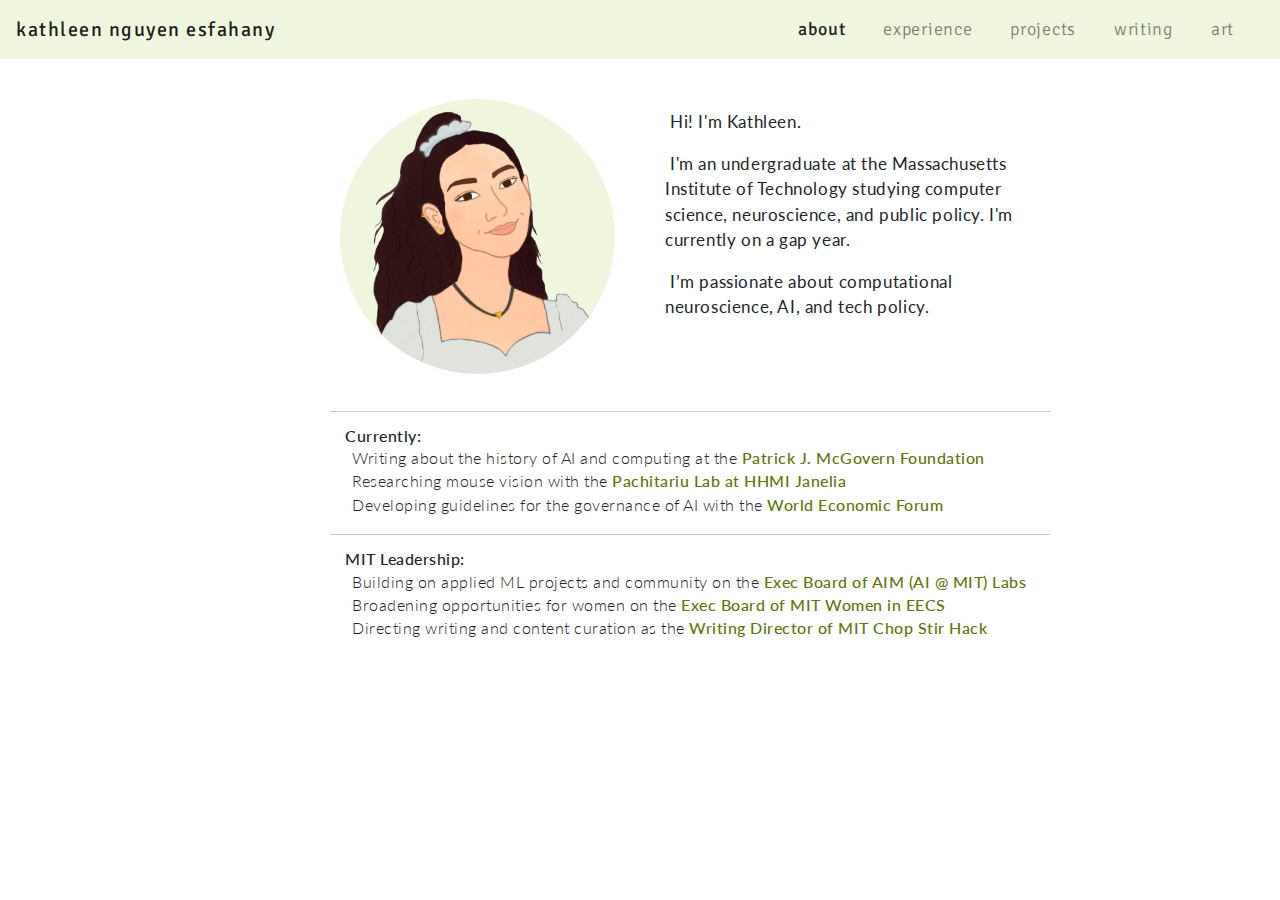
==== index.html @ c86ae9fc "meta tag with description" ====
<!doctype html>
<html lang="en">

<head>
  <!-- Required meta tags -->
  <meta charset="utf-8">
  <meta name="viewport" content="width=device-width, initial-scale=1, shrink-to-fit=no">
  <meta name="description" content="Kathleen N. Esfahany's Personal Website">

  <!-- Favicon -->
  <link rel="shortcut icon" href="assets/favicon.png" type="image/x-icon" />

  <!-- FontAwesome -->
  <link rel="stylesheet" href="https://cdnjs.cloudflare.com/ajax/libs/font-awesome/5.14.0/css/all.min.css"
    integrity="sha512-1PKOgIY59xJ8Co8+NE6FZ+LOAZKjy+KY8iq0G4B3CyeY6wYHN3yt9PW0XpSriVlkMXe40PTKnXrLnZ9+fkDaog=="
    crossorigin="anonymous" />

  <!-- Signika font import -->
  <link href="https://fonts.googleapis.com/css2?family=Signika:wght@300;400;500;600;700&display=swap" rel="stylesheet">

  <!-- Lato font import -->
  <link
    href="https://fonts.googleapis.com/css2?family=Lato:ital,wght@0,100;0,300;0,400;0,700;0,900;1,100;1,300;1,400;1,700;1,900&display=swap"
    rel="stylesheet">

  <!-- Bootstrap CSS -->
  <link rel="stylesheet" href="https://maxcdn.bootstrapcdn.com/bootstrap/4.0.0/css/bootstrap.min.css"
    integrity="sha384-Gn5384xqQ1aoWXA+058RXPxPg6fy4IWvTNh0E263XmFcJlSAwiGgFAW/dAiS6JXm" crossorigin="anonymous">

  <!-- Custom CSS -->
  <link rel="stylesheet" type="text/css" href="css/style.css" />

  <title>Kathleen N. Esfahany</title> <!-- change -->
  

</head>

<body>

  <!-- Bootstrap Nav Bar -->
  <nav class="navbar navbar-expand-md navbar-light bg-light">
    <a class="navbar-brand" href="index.html">kathleen nguyen esfahany</a>
    <button class="navbar-toggler" type="button" data-toggle="collapse" data-target="#navbarNavAltMarkup"
      aria-controls="navbarNavAltMarkup" aria-expanded="false" aria-label="Toggle navigation">
      <span class="navbar-toggler-icon"></span>
    </button>
    <div class="collapse navbar-collapse" id="navbarNavAltMarkup">
      <div class="navbar-nav ml-auto">
        <!-- ml-auto puts items to the right -->
        <a class="nav-item nav-link active" href=""> about <span class="sr-only">(current)</span></a>
        <a class="nav-item nav-link" href="experience.html"> experience </a>
        <a class="nav-item nav-link" href="projects.html"> projects </a>
        <a class="nav-item nav-link" href="writing.html"> writing </a>
        <a class="nav-item nav-link" href="art.html"> art </a>
      </div>
    </div>
  </nav>

  <!-- end of Bootstrap Nav Bar -->


  <div class="row">

    <div class="column image-align">
      <img class="image-circle-crop" src="assets/kne.png">
    </div>

    <div class="column about-text-position">

      <p class="about-text-style">
        <i class="fas fa-seedling about-text-icons"></i> Hi! I'm Kathleen.
      </p>

      <p class="about-text-style">
        <i class="fas fa-graduation-cap about-text-icons"></i> I'm an undergraduate at the Massachusetts Institute of
        Technology studying computer science, neuroscience, and public policy. I'm currently on a gap year.
      </p>

      <p class="about-text-style">
        <i class="fas fa-heart about-text-icons"></i> I’m passionate about computational neuroscience, AI, and tech
        policy.
      </p>

      <a href="mailto:kaes@mit.edu"> <i class="far fa-envelope social-icons"></i> </a>
      <a href="https://linkedin.com/in/knesfahany" target="_blank"> <i class="fab fa-linkedin social-icons"></i> </a>
      <a href="https://github.com/esfahany" target="_blank"> <i class="fab fa-github social-icons"></i> </a>

    </div>
  </div>

  <div style="padding-top: 30px"></div>

  <div class="row">
    <div class="currently-section">
      <p class="currently-style">
        <b style="font-weight: 500;"> <i class="fas fa-wrench currently-text-icons-big"></i> Currently:</b>
      </p>
      <p class="currently-style">
        <i class="fas fa-long-arrow-alt-right currently-text-icons"></i>
        Writing about the history of AI and computing at the <b class="currently-link"> Patrick J. McGovern Foundation
        </b>
      </p>
      <p class="currently-style">
        <i class="fas fa-long-arrow-alt-right currently-text-icons"></i>
        Researching mouse vision with the <b class="currently-link"> Pachitariu Lab at HHMI Janelia </b>
      </p>
      <p class="currently-style">
        <i class="fas fa-long-arrow-alt-right currently-text-icons"></i>
        Developing guidelines for the governance of AI with the <b class="currently-link"> World Economic Forum </b>
      </p>
    </div>
    <div class="currently-section">
      <p class="currently-style">
        <b style="font-weight: 500;"> <i class="fas fa-university currently-text-icons-big"></i> MIT Leadership:</b>
      </p>
      <p class="currently-style">
        <i class="fas fa-long-arrow-alt-right currently-text-icons"></i>
        Building on applied ML projects and community on the <b class="currently-link"> Exec Board of AIM (AI @ MIT)
          Labs </b>
      </p>
      <p class="currently-style">
        <i class="fas fa-long-arrow-alt-right currently-text-icons"></i>
        Broadening opportunities for women on the <b class="currently-link"> Exec Board of MIT Women in EECS </b>
      </p>
      <p class="currently-style">
        <i class="fas fa-long-arrow-alt-right currently-text-icons"></i>
        Directing writing and content curation as the <b class="currently-link"> Writing Director of MIT Chop Stir Hack </b>
      </p>
    </div>
  </div>

  <div style="padding-top: 50px"></div>

  <!-- Optional JavaScript from Bootstrap Template -->
  <!-- jQuery first, then Popper.js, then Bootstrap JS -->
  <script src="https://code.jquery.com/jquery-3.2.1.slim.min.js"
    integrity="sha384-KJ3o2DKtIkvYIK3UENzmM7KCkRr/rE9/Qpg6aAZGJwFDMVNA/GpGFF93hXpG5KkN"
    crossorigin="anonymous"></script>
  <script src="https://cdnjs.cloudflare.com/ajax/libs/popper.js/1.12.9/umd/popper.min.js"
    integrity="sha384-ApNbgh9B+Y1QKtv3Rn7W3mgPxhU9K/ScQsAP7hUibX39j7fakFPskvXusvfa0b4Q"
    crossorigin="anonymous"></script>
  <script src="https://maxcdn.bootstrapcdn.com/bootstrap/4.0.0/js/bootstrap.min.js"
    integrity="sha384-JZR6Spejh4U02d8jOt6vLEHfe/JQGiRRSQQxSfFWpi1MquVdAyjUar5+76PVCmYl"
    crossorigin="anonymous"></script>
</body>

</html>
---- css/style.css ----
* {
    margin: 0px;
    padding: 0px;
    box-sizing: border-box;
    list-style: none;
}

body {
    font-family: Signika, sans-serif;
}

/***** NAVBAR STYLING *****/

.navbar {
    background-color: #f0f6de !important; /* background color requires !imp tag */
}

/* "kathleen nguyen esfahany" on left corner of nav" */
.navbar-brand {
    letter-spacing: 1.5px;
    font-weight: 400;
    font-size: 20px;
}

.nav-item {
    letter-spacing: 0.7px;
    font-weight: 300 !important;
    font-size: 18px;
    padding-right: 30px !important;
}

.active {
    font-weight: 400 !important;
}

/***** ABOUT PAGE *****/

/* make profile image a circle */
.image-circle-crop {
    width: 275px;
    height: 275px;
    position: relative;
    overflow: hidden;
    border-radius: 50%;    
}

/* make it right-aligned on large screens */
.image-align {
    text-align: right; /* change when page shrinks */
}

.column {
    width: 50%; /* number of columns */ /* change when page shrinks */

    padding-left: 25px; /* space between cards */
    padding-right: 25px;

    padding-top: 40px; /* change when page shrinks */
}
  
.row {
    max-width: 820px; /* change on smaller screen */
    position: relative;
    margin: auto; /* centers the content and automatically reduces the margin as the page changes */
}

.about-text-position {
    padding-top: 50px; /* extra padding for text */
}

.about-text-style {
    font-family: 'Lato', sans-serif;
    font-weight: 400;
    letter-spacing: 0.6px;
    font-size: 17px;
    line-height: 1.5em;
}

.about-text-icons {
    color: #C7CBB8;
    padding-right: 5px;
}

.currently-text-icons-big {
    color: #ABAE9F;
    font-size: 18px;
    padding-left: 0px;
    padding-right: 3px;
}

.currently-text-icons {
    color: #C7CBB8;
    font-size: 14px;
    padding-left: 2px;
    padding-right: 8px;
}

.social-icons {
    color: #ABAE9F;
    font-size: 30px;
    padding-right: 10px;
}

.currently-section {
    padding: 12px;
    padding-right: 5px;
    width: 800px;
    margin-left: 100px; /* makes it look more centered relative to top stuff */
    margin-right: auto;
    margin-bottom: 5px;
    text-align: left;
    border-top: solid 1px #C7CBB8; /*divider line */
}

.currently-section::after {
    content: "";
    border: solid 1px 3px 6px 10px red;
}

.currently-style {
    font-family: 'Lato', sans-serif;
    margin: 0;
    font-weight: 300;
    letter-spacing: 0.5px;
    font-size: 16px;
    line-height: 1.4em;
}

.currently-link {
    color: #5F740D;
    font-weight: 500;
}

@media screen and (max-width: 800px) {
    /* center profile image on small screens */
    .image-align {
        text-align: center;
    }

    .row {
        max-width: 400px; /* make smaller on smaller screens to keep text tight */
        margin: auto;
    }
    .column {
      width: 100%; /* make the photo and the text have their own row */
      padding-top: 40px; /* reduce padding on smaller screens */

      /* display: block; */
      /* margin-bottom: 20px; */
    }

    .currently-section {
        /* padding-top: 40px; */
        max-width: 400px;
        padding-left: 25px;
        padding-right: 25px;
        margin: auto;
    }

    .about-text-icons-tight{
        padding-left: 0px;
    }

}
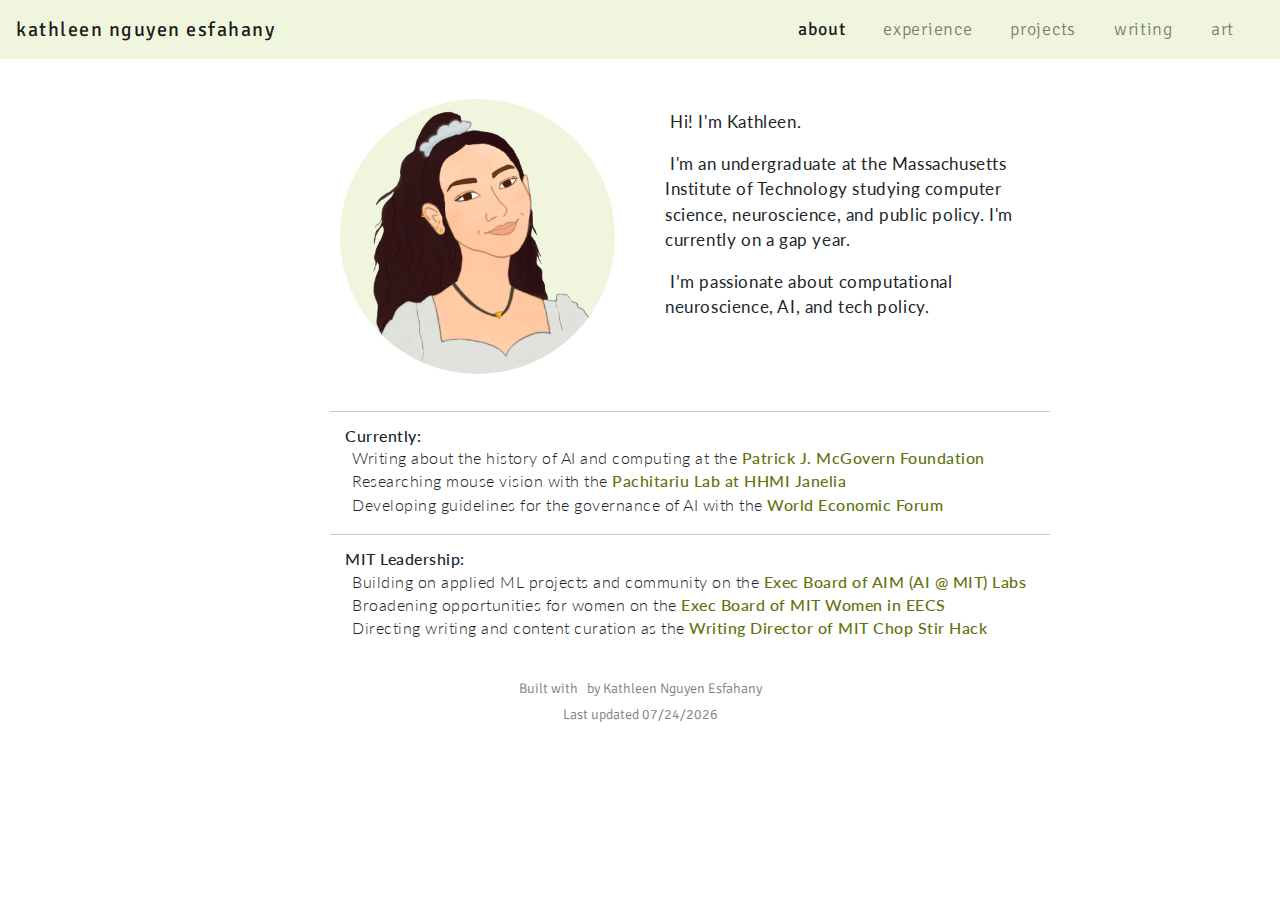
==== commit fb793ef3: "cleaning up the navbar css and adding footers to all pages" ====
--- a/index.html
+++ b/index.html
@@ -29,9 +29,19 @@
 
   <!-- Custom CSS -->
   <link rel="stylesheet" type="text/css" href="css/style.css" />
+  <link rel="stylesheet" type="text/css" href="css/navbar-and-footer.css"/>
 
   <title>Kathleen N. Esfahany</title> <!-- change -->
-  
+
+  <!-- Global site tag (gtag.js) - Google Analytics -->
+  <script async src="https://www.googletagmanager.com/gtag/js?id=G-CC9J9G1W3X"></script>
+  <script>
+    window.dataLayer = window.dataLayer || [];
+    function gtag(){dataLayer.push(arguments);}
+    gtag('js', new Date());
+
+    gtag('config', 'G-CC9J9G1W3X');
+  </script>
 
 </head>
 
@@ -129,7 +139,18 @@
     </div>
   </div>
 
-  <div style="padding-top: 50px"></div>
+  <div style="padding-top: 20px"></div>
+
+  <!-- FOOTER SECTION -->
+  <div class="footer">
+    <p> Built with <i class="fas fa-heart footer-heart"></i> by Kathleen Nguyen Esfahany </p>
+    <p id="last_mod"> Last updated </p>
+  </div>
+
+  <!-- Script for last modified -->
+  <script src="/js/mod-script.js"></script> 
+
+  <!-- FOOTER ENDS -->
 
   <!-- Optional JavaScript from Bootstrap Template -->
   <!-- jQuery first, then Popper.js, then Bootstrap JS -->
--- a/css/style.css
+++ b/css/style.css
@@ -7,30 +7,6 @@
 
 body {
     font-family: Signika, sans-serif;
-}
-
-/***** NAVBAR STYLING *****/
-
-.navbar {
-    background-color: #f0f6de !important; /* background color requires !imp tag */
-}
-
-/* "kathleen nguyen esfahany" on left corner of nav" */
-.navbar-brand {
-    letter-spacing: 1.5px;
-    font-weight: 400;
-    font-size: 20px;
-}
-
-.nav-item {
-    letter-spacing: 0.7px;
-    font-weight: 300 !important;
-    font-size: 18px;
-    padding-right: 30px !important;
-}
-
-.active {
-    font-weight: 400 !important;
 }
 
 /***** ABOUT PAGE *****/
--- a/css/navbar-and-footer.css
+++ b/css/navbar-and-footer.css
@@ -0,0 +1,45 @@
+/***** NAVBAR STYLING *****/
+
+.navbar {
+    background-color: #f0f6de !important; /* background color requires !imp tag */
+}
+
+/* "kathleen nguyen esfahany" on left corner of nav" */
+.navbar-brand {
+    letter-spacing: 1.5px;
+    font-weight: 400;
+    font-size: 20px;
+}
+
+.nav-item {
+    letter-spacing: 0.7px;
+    font-weight: 300 !important;
+    font-size: 18px;
+    padding-right: 30px !important;
+}
+
+.active {
+    font-weight: 400 !important;
+}
+
+/***** FOOTER STYLING *****/
+.footer {
+    width: 100%;
+    text-align: center;
+    /* margin: auto; */
+    font-weight: 300;
+    font-size: 14px;
+    color: gray;
+    padding-bottom: 20px;
+}
+
+.footer p {
+    margin: 0;
+    padding-bottom: 5px;
+}
+
+.footer-heart {
+    color: #C7CBB8;
+    padding-right: 3px;
+    padding-left: 3px;
+}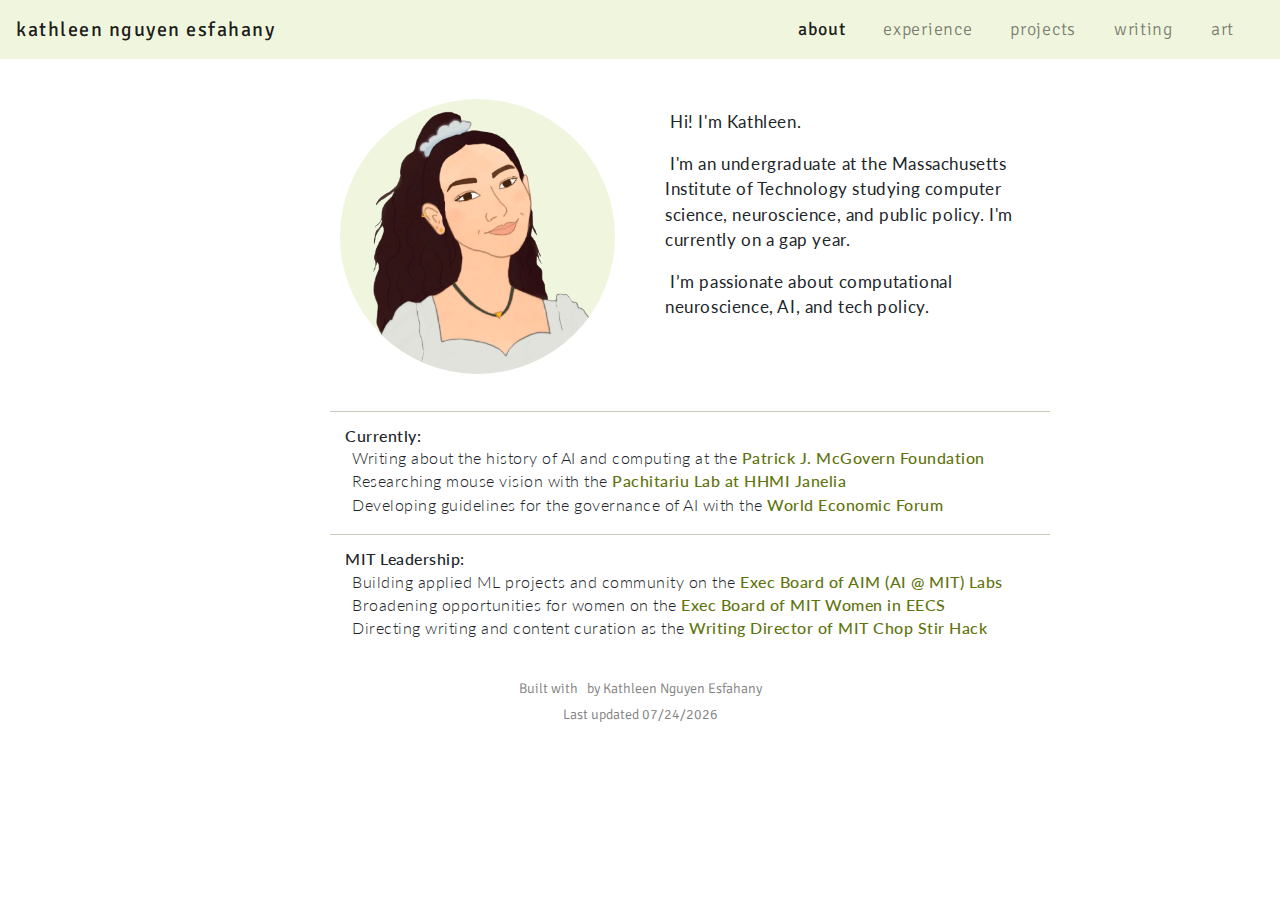
==== commit b2be57e9: "fixed typo ohomepage" ====
--- a/index.html
+++ b/index.html
@@ -68,7 +68,6 @@
 
   <!-- end of Bootstrap Nav Bar -->
 
-
   <div class="row">
 
     <div class="column image-align">
@@ -125,7 +124,7 @@
       </p>
       <p class="currently-style">
         <i class="fas fa-long-arrow-alt-right currently-text-icons"></i>
-        Building on applied ML projects and community on the <b class="currently-link"> Exec Board of AIM (AI @ MIT)
+        Building applied ML projects and community on the <b class="currently-link"> Exec Board of AIM (AI @ MIT)
           Labs </b>
       </p>
       <p class="currently-style">
--- a/css/navbar-and-footer.css
+++ b/css/navbar-and-footer.css
@@ -26,7 +26,6 @@
 .footer {
     width: 100%;
     text-align: center;
-    /* margin: auto; */
     font-weight: 300;
     font-size: 14px;
     color: gray;
@@ -42,4 +41,4 @@
     color: #C7CBB8;
     padding-right: 3px;
     padding-left: 3px;
-}+}
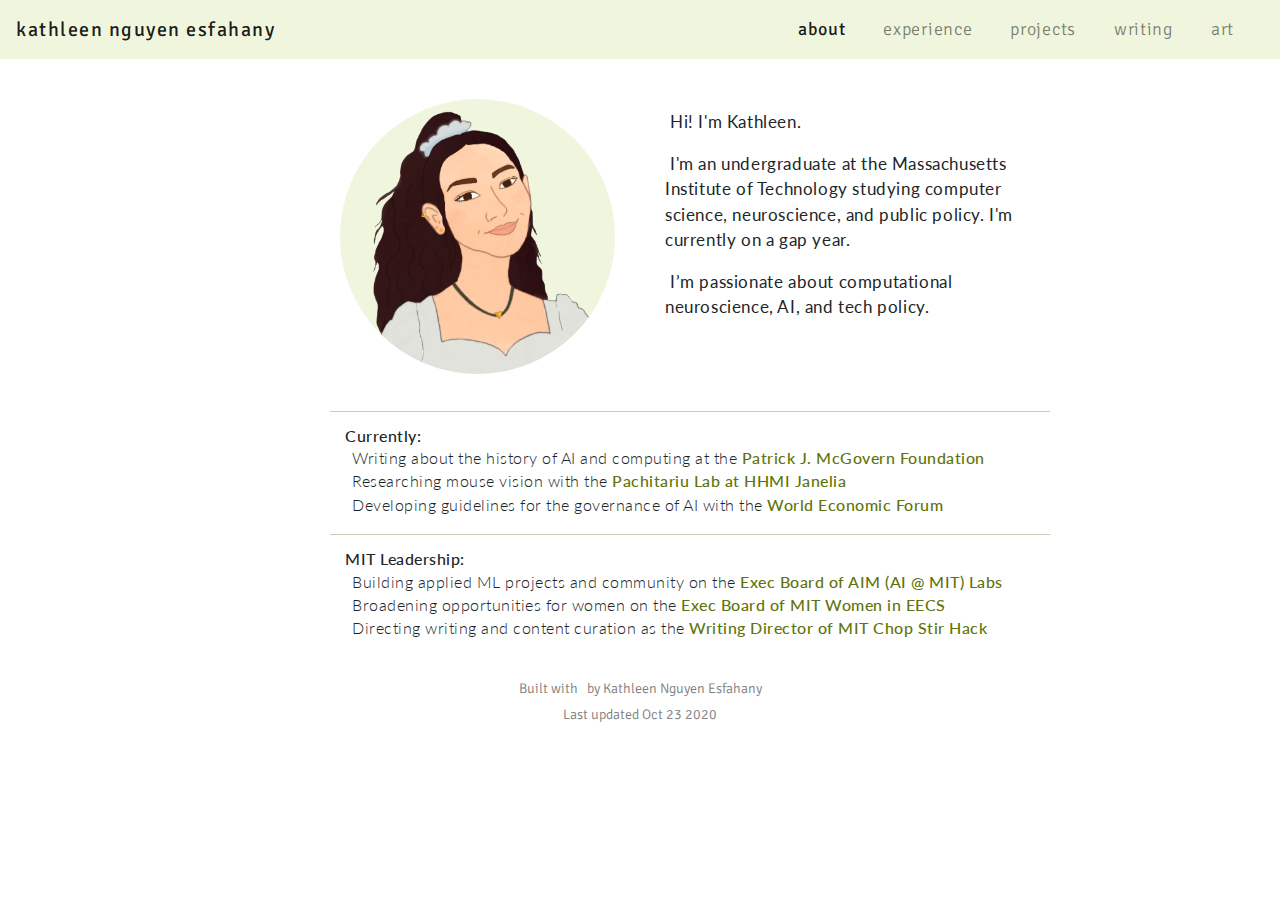
==== commit 1190335b: "changed hover appearance for icons on homepage" ====
--- a/index.html
+++ b/index.html
@@ -89,10 +89,15 @@
         <i class="fas fa-heart about-text-icons"></i> I’m passionate about computational neuroscience, AI, and tech
         policy.
       </p>
-
-      <a href="mailto:kaes@mit.edu"> <i class="far fa-envelope social-icons"></i> </a>
+      
+      <div class="social-icons-section">
+        <a href="mailto:kaes@mit.edu"> <i class="far fa-envelope"></i> </a>
+        <a href="https://linkedin.com/in/knesfahany" target="_blank"> <i class="fab fa-linkedin"></i> </a>
+        <a href="https://github.com/esfahany" target="_blank"> <i class="fab fa-github"></i> </a>
+      </div>
+      <!-- <a href="mailto:kaes@mit.edu"> <i class="far fa-envelope social-icons"></i> </a>
       <a href="https://linkedin.com/in/knesfahany" target="_blank"> <i class="fab fa-linkedin social-icons"></i> </a>
-      <a href="https://github.com/esfahany" target="_blank"> <i class="fab fa-github social-icons"></i> </a>
+      <a href="https://github.com/esfahany" target="_blank"> <i class="fab fa-github social-icons"></i> </a> -->
 
     </div>
   </div>
--- a/css/style.css
+++ b/css/style.css
@@ -71,10 +71,15 @@
     padding-right: 8px;
 }
 
-.social-icons {
+.social-icons-section a{
     color: #ABAE9F;
     font-size: 30px;
     padding-right: 10px;
+}
+
+/* get rid of tiny underline on hover */
+.social-icons-section a:hover{
+    text-decoration: none;
 }
 
 .currently-section {
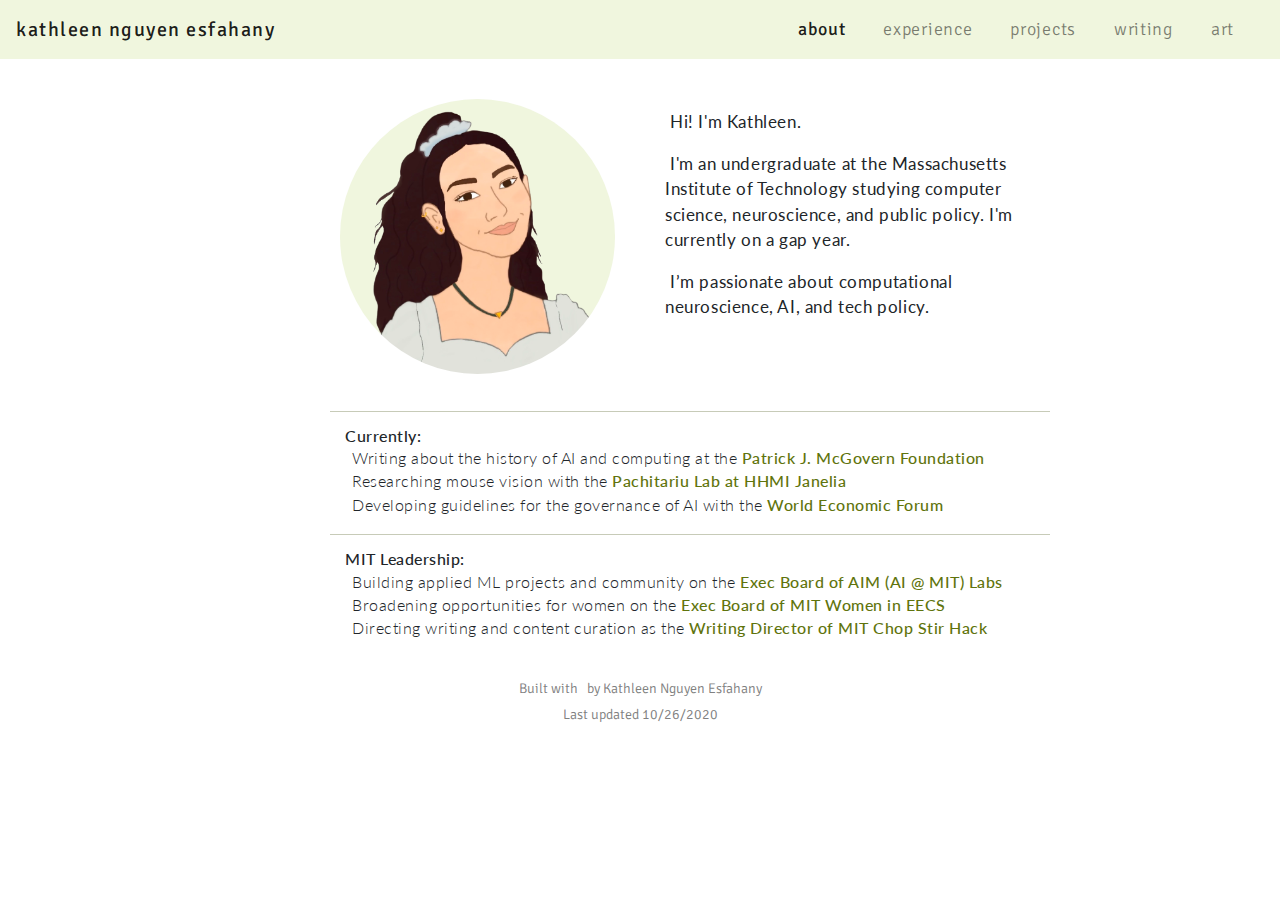
==== commit 6dd485bb: "cleaning up index.html" ====
--- a/index.html
+++ b/index.html
@@ -95,10 +95,7 @@
         <a href="https://linkedin.com/in/knesfahany" target="_blank"> <i class="fab fa-linkedin"></i> </a>
         <a href="https://github.com/esfahany" target="_blank"> <i class="fab fa-github"></i> </a>
       </div>
-      <!-- <a href="mailto:kaes@mit.edu"> <i class="far fa-envelope social-icons"></i> </a>
-      <a href="https://linkedin.com/in/knesfahany" target="_blank"> <i class="fab fa-linkedin social-icons"></i> </a>
-      <a href="https://github.com/esfahany" target="_blank"> <i class="fab fa-github social-icons"></i> </a> -->
-
+      
     </div>
   </div>
 
